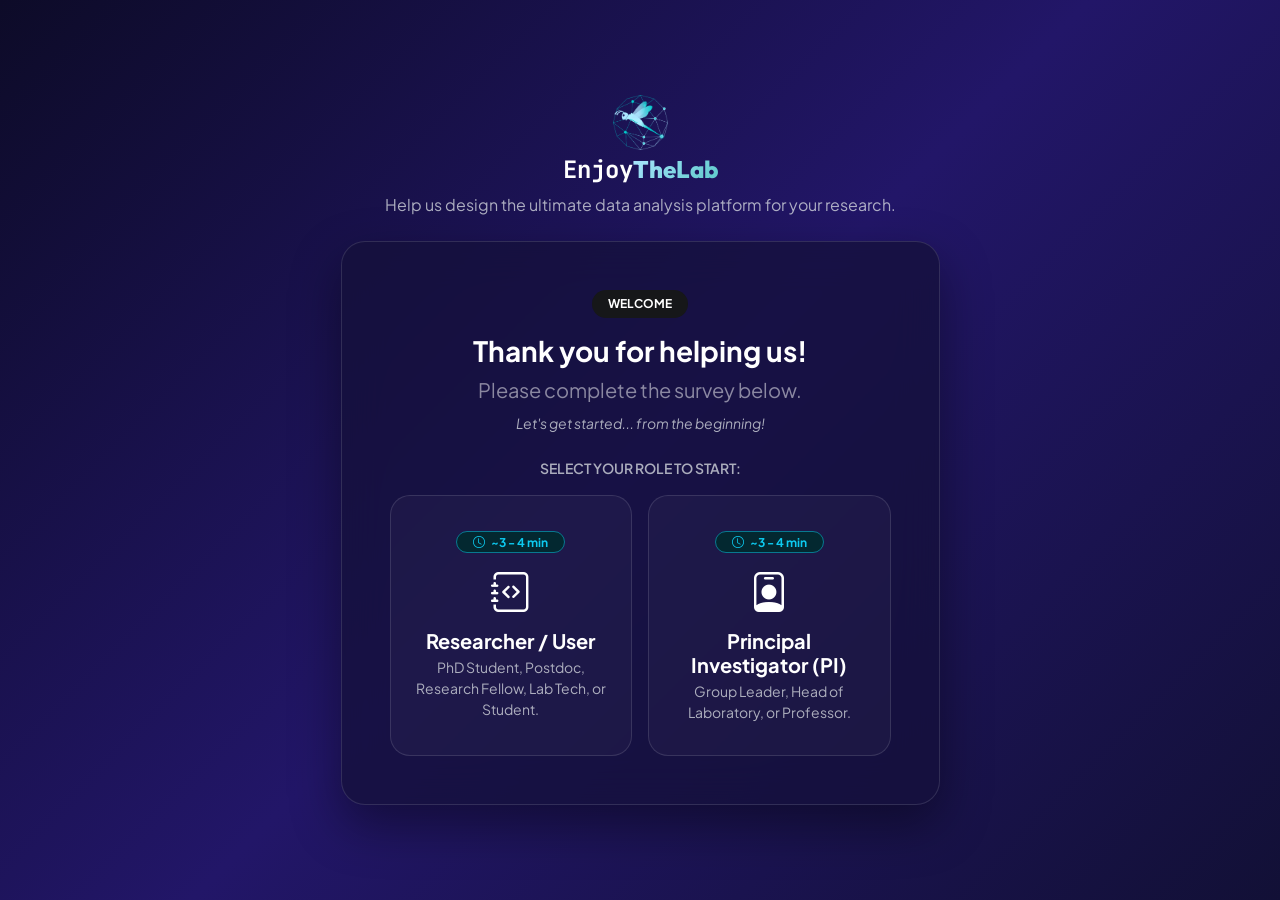
==== survey/survey.html @ 584ba857 "Added survey" ====
<!DOCTYPE html>
<html lang="en" data-bs-theme="dark">
<head>
    
    <meta charset="UTF-8">
    <meta name="viewport" content="width=device-width, initial-scale=1.0">
    <title>EnjoyTheLab — Research & PI Survey</title>

    <!-- Google Fonts & Bootstrap -->
    <link rel="preconnect" href="https://fonts.googleapis.com">
    <link rel="preconnect" href="https://fonts.gstatic.com" crossorigin>
    <link href="https://fonts.googleapis.com/css2?family=Plus+Jakarta+Sans:wght@300;400;500;600;700;800&family=Outfit:wght@600;700;800&family=JetBrains+Mono:wght@600;700&family=Inter:wght@400;500;600&display=swap" rel="stylesheet">
    <link href="https://cdn.jsdelivr.net/npm/bootstrap@5.3.2/dist/css/bootstrap.min.css" rel="stylesheet">
    <link rel="stylesheet" href="https://cdn.jsdelivr.net/npm/bootstrap-icons@1.11.3/font/bootstrap-icons.min.css">

    <style>
        :root {
            --bg-gradient: linear-gradient(135deg, #0d0b28 0%, #221668 50%, #121036 100%);
            --card-bg: rgba(20, 17, 58, 0.75);
            --card-border: rgba(255, 255, 255, 0.12);
            --brand-enjoy: #5cc9ca;
            --brand-thelab: #abe6ff;
            --option-bg: rgba(255, 255, 255, 0.04);
            --option-border: rgba(255, 255, 255, 0.08);
        }

        html, body {
            background: #0d0b28 !important;
            color: #ffffff;
            font-family: 'Plus Jakarta Sans', 'Inter', sans-serif;
            min-height: 100vh;
            overflow-x: hidden;
        }

        body {
            background: var(--bg-gradient) !important;
            background-attachment: fixed !important;
        }

        /* --- SPLASH SCREEN --- */
        #splash-screen {
            position: fixed;
            top: 0; left: 0; width: 100vw; height: 100vh;
            background: var(--bg-gradient) !important;
            z-index: 99999;
            display: flex; flex-direction: column;
            align-items: center; justify-content: center;
            transition: opacity 0.8s ease, visibility 0.8s ease;
        }
        #splash-screen.hidden { opacity: 0; visibility: hidden; pointer-events: none; }
        .splash-logo-img { max-width: 150px; margin-bottom: 20px; }
        .splash-label {
            font-family: 'JetBrains Mono', monospace;
            font-size: 12px;
            letter-spacing: 3px;
            text-transform: uppercase;
            color: rgba(255, 255, 255, 0.55);
            margin-top: 4px;
        }

        .brand-text .enjoy { font-family: 'JetBrains Mono', monospace; color: #ffffff; font-weight: 700; }
        .brand-text .thelab {
            font-family: 'Outfit', sans-serif;
            background: linear-gradient(135deg, var(--brand-thelab) 0%, var(--brand-enjoy) 100%);
            -webkit-background-clip: text; -webkit-text-fill-color: transparent; font-weight: 800;
        }

        /* --- PROGRESS BAR WITH RUNNING LOGO --- */
        .progress-track-container {
            position: relative; width: 100%; height: 12px;
            background: rgba(255, 255, 255, 0.08);
            border-radius: 30px; border: 1px solid var(--card-border);
            margin: 15px 0 25px 0; padding: 2px;
        }
        .progress-fill {
            height: 100%; width: 0%;
            background: linear-gradient(90deg, var(--brand-enjoy), var(--brand-thelab));
            border-radius: 30px; transition: width 0.4s cubic-bezier(0.16, 1, 0.3, 1);
            box-shadow: 0 0 12px rgba(92, 201, 202, 0.5);
        }
        .progress-logo-runner {
            position: absolute; top: 50%; left: 0%;
            transform: translate(-50%, -50%);
            transition: left 0.4s cubic-bezier(0.16, 1, 0.3, 1);
            z-index: 10; pointer-events: none;
        }
        .progress-logo-runner img {
            height: 32px; width: auto;
            filter: drop-shadow(0px 4px 10px rgba(92, 201, 202, 0.7));
        }

        /* --- ROLE CARDS --- */
        .role-card {
            background: rgba(255, 255, 255, 0.03); border: 1px solid var(--card-border);
            border-radius: 20px; padding: 32px 24px; cursor: pointer;
            transition: all 0.3s ease; text-align: center; height: 100%;
            position: relative; overflow: hidden;
        }
        .role-card:hover {
            border-color: var(--brand-enjoy); background: rgba(92, 201, 202, 0.08);
            transform: translateY(-4px); box-shadow: 0 12px 30px rgba(92, 201, 202, 0.25);
        }

        /* --- IMAGE / GIF CONTAINER --- */
        .q-img-box {
            width: 100%;
            border-radius: 16px;
            margin-bottom: 24px;
            border: 1px solid rgba(255, 255, 255, 0.1);
            background: rgba(0, 0, 0, 0.2);
            display: flex;
            justify-content: center;
            align-items: center;
            padding: 12px;
            box-shadow: inset 0 0 20px rgba(0, 0, 0, 0.3), 0 8px 24px rgba(0, 0, 0, 0.25);
            backdrop-filter: blur(8px);
        }
        .q-img-box img {
            max-width: 100%;
            height: auto;
            max-height: 320px;
            object-fit: contain;
            display: block;
            border-radius: 10px;
        }

        /* --- OPTIONS STYLING --- */
        .option-wrapper { margin-bottom: 10px; }

        .survey-option-check {
            display: flex; align-items: center; padding: 15px 20px;
            background: var(--option-bg); border: 1px solid var(--option-border);
            border-radius: 14px; cursor: pointer; transition: all 0.25s cubic-bezier(0.16, 1, 0.3, 1);
            color: #e2e8f0; font-size: 0.98rem; font-weight: 500; user-select: none;
        }
        .survey-option-check:hover {
            border-color: rgba(92, 201, 202, 0.4); background: rgba(92, 201, 202, 0.08);
            transform: translateX(4px);
        }
        .survey-option-check.selected {
            border-color: var(--brand-enjoy); background: rgba(92, 201, 202, 0.15);
            box-shadow: 0 4px 20px rgba(92, 201, 202, 0.15); color: #ffffff;
        }
        .survey-option-check input {
            margin-right: 14px; accent-color: var(--brand-enjoy);
            width: 20px; height: 20px; cursor: pointer;
        }

        /* --- SCALE STYLING (1-5 Horizontal) --- */
        .scale-container {
            display: flex;
            justify-content: space-between;
            gap: 10px;
            margin-top: 15px;
            margin-bottom: 20px;
        }
        .scale-item {
            flex: 1;
            display: flex;
            flex-direction: column;
            align-items: center;
            cursor: pointer;
            user-select: none;
        }
        .scale-box {
            width: 100%;
            height: 52px;
            background: rgba(255, 255, 255, 0.04);
            border: 2px solid var(--option-border);
            border-radius: 12px;
            display: flex;
            align-items: center;
            justify-content: center;
            font-size: 1.2rem;
            font-weight: 700;
            color: #ffffff;
            transition: all 0.25s ease;
        }
        .scale-item:hover .scale-box {
            border-color: var(--brand-enjoy);
            background: rgba(92, 201, 202, 0.12);
            transform: translateY(-2px);
        }
        .scale-item.selected .scale-box {
            background: var(--brand-enjoy);
            border-color: var(--brand-enjoy);
            color: #0b0921;
            box-shadow: 0 0 15px rgba(92, 201, 202, 0.4);
        }
        .scale-label {
            margin-top: 8px;
            font-size: 0.75rem;
            color: rgba(255, 255, 255, 0.7);
            text-align: center;
            line-height: 1.25;
            font-weight: 500;
        }

        /* --- OTHER INPUT FIELD --- */
        .other-input-container {
            display: none;
            margin-top: 8px;
            padding-left: 10px;
            animation: fadeIn 0.3s ease forwards;
        }
        @keyframes fadeIn {
            from { opacity: 0; transform: translateY(-5px); }
            to { opacity: 1; transform: translateY(0); }
        }

        .q-step { display: none; }
        .q-step.active { display: block; animation: slideIn 0.35s ease forwards; }

        @keyframes slideIn {
            from { opacity: 0; transform: translateX(18px); }
            to { opacity: 1; transform: translateX(0); }
        }

        .btn-enjoy {
            background: linear-gradient(135deg, var(--brand-enjoy), #41a1a2);
            color: #0a0819; font-weight: 700; border: none; border-radius: 12px;
            padding: 12px 30px; transition: all 0.25s ease;
            box-shadow: 0 4px 15px rgba(92, 201, 202, 0.3);
        }
        .btn-enjoy:hover { opacity: 0.95; transform: translateY(-2px); box-shadow: 0 6px 20px rgba(92, 201, 202, 0.4); color: #0a0819; }

        .form-control-enjoy {
            background: rgba(255, 255, 255, 0.06); border: 1px solid var(--card-border);
            color: #ffffff; border-radius: 12px; padding: 12px 16px; font-size: 0.95rem;
        }
        .form-control-enjoy:focus {
            background: rgba(255, 255, 255, 0.1); border-color: var(--brand-enjoy);
            color: #ffffff; box-shadow: 0 0 0 3px rgba(92, 201, 202, 0.25);
        }

        /* --- CUSTOM AUTOCOMPLETE DROPDOWN --- */
        .uni-dropdown-menu {
            position: absolute;
            top: 100%;
            left: 0;
            right: 0;
            max-height: 220px;
            overflow-y: auto;
            background: #181443;
            border: 1px solid var(--brand-enjoy);
            border-radius: 12px;
            z-index: 1050;
            margin-top: 6px;
            box-shadow: 0 12px 30px rgba(0, 0, 0, 0.6);
        }
        .uni-dropdown-item {
            padding: 12px 16px;
            color: #e2e8f0;
            cursor: pointer;
            font-size: 0.9rem;
            border-bottom: 1px solid rgba(255, 255, 255, 0.06);
            transition: background 0.15s ease;
        }
        .uni-dropdown-item:hover {
            background: rgba(92, 201, 202, 0.2);
            color: #ffffff;
        }
        .uni-dropdown-item.other-item {
            font-weight: 600;
            color: var(--brand-enjoy);
            background: rgba(92, 201, 202, 0.08);
        }

        /* --- CARDS FOR CONTACT STEP & SUCCESS --- */
        .card-launch-notify {
            background: linear-gradient(135deg, rgba(92, 201, 202, 0.15) 0%, rgba(171, 230, 255, 0.08) 100%);
            border: 1px solid rgba(92, 201, 202, 0.35);
            border-radius: 16px;
            padding: 18px 20px;
        }
        .card-privacy-notice {
            background: rgba(255, 255, 255, 0.03);
            border: 1px dashed rgba(255, 255, 255, 0.2);
            border-radius: 14px;
            padding: 14px 18px;
        }

        .success-icon-wrapper {
            position: relative;
            display: inline-block;
            margin-bottom: 20px;
        }
        .success-glow {
            position: absolute;
            top: 50%; left: 50%;
            transform: translate(-50%, -50%);
            width: 140px; height: 140px;
            background: radial-gradient(circle, rgba(92, 201, 202, 0.45) 0%, rgba(92, 201, 202, 0) 70%);
            border-radius: 50%;
            filter: blur(18px);
            z-index: 0;
            animation: pulseGlow 2.5s infinite alternate ease-in-out;
        }
        @keyframes pulseGlow {
            from { transform: translate(-50%, -50%) scale(0.85); opacity: 0.6; }
            to { transform: translate(-50%, -50%) scale(1.25); opacity: 1; }
        }
    </style>
</head>

<body>

    <!-- LOADING SCREEN (shown only while data loads) -->
    <div id="splash-screen">
        <img src="images/nome.001.png" alt="EnjoyTheLab Logo" class="splash-logo-img" onerror="this.src='logo.png'">
        <h1 class="brand-text display-5">
            <span class="enjoy">Enjoy</span><span class="thelab">TheLab</span>
        </h1>
        <p class="splash-label mb-0">Loading&hellip;</p>
    </div>

    <!-- MAIN CONTAINER -->
    <main class="position-relative min-vh-100 d-flex align-items-center justify-content-center py-4">
        <div class="container px-md-5 z-1 my-auto">
            
            <!-- HEADER -->
            <div class="row justify-content-center text-center mb-4">
                <div class="col-lg-8">
                    <div class="mb-2">
                        <img src="images/nome.001.png" alt="EnjoyTheLab" class="img-fluid mb-1" style="max-height: 55px;" onerror="this.src='logo.png'">
                        <h2 class="brand-text h4 mb-0"><span class="enjoy">Enjoy</span><span class="thelab">TheLab</span></h2>
                    </div>
                    <p class="fs-6 text-muted mb-0">Help us design the ultimate data analysis platform for your research.</p>
                </div>
            </div>

            <!-- SURVEY CONTAINER -->
            <div class="row justify-content-center">
                <div class="col-lg-8 col-xl-7">
                    <div class="p-4 p-md-5" style="background: var(--card-bg); border: 1px solid var(--card-border); border-radius: 24px; backdrop-filter: blur(20px); box-shadow: 0 20px 50px rgba(0, 0, 0, 0.4);">
                        
                        <!-- STEP 1: ROLE SELECTION -->
<div id="step-role-selection">
    
    <!-- TESTI INIZIALI -->
    <div class="text-center mb-4">
        <span class="badge bg-secondary-subtle text-brand-enjoy px-3 py-2 rounded-pill mono-text mb-3">WELCOME</span>
        
        <!-- FRASI INGLESI IN SEQUENZA -->
        <h3 class="h3 text-white fw-bold mb-2">
            Thank you for helping us!
        </h3>
        <p class="text-white-50 fs-5 mb-2">
            Please complete the survey below.
        </p>
        <p class="text-muted small fst-italic">
            Let's get started... from the beginning!
        </p>
    </div>

    <!-- SELEZIONE RUOLO -->
    <div class="text-center mb-3">
        <p class="small text-muted text-uppercase fw-semibold mb-2">Select your role to start:</p>
    </div>

    <div class="row g-3">
        <div class="col-md-6">
            <div class="role-card" onclick="startSurvey('researcher')">
                <div class="mb-2">
                    <span class="badge bg-info-subtle text-info border border-info-subtle rounded-pill px-3 py-1 small">
                        <i class="bi bi-clock me-1"></i> ~3 - 4 min
                    </span>
                </div>
                <i class="bi bi-journal-code text-brand-enjoy fs-1 mb-2 d-block"></i>
                <h4 class="h5 text-white fw-bold mb-1">Researcher / User</h4>
                <p class="small text-muted mb-0">PhD Student, Postdoc, Research Fellow, Lab Tech, or Student.</p>
            </div>
        </div>
        <div class="col-md-6">
            <div class="role-card" onclick="startSurvey('pi')">
                <div class="mb-2">
                    <span class="badge bg-info-subtle text-info border border-info-subtle rounded-pill px-3 py-1 small">
                        <i class="bi bi-clock me-1"></i> ~3 - 4 min
                    </span>
                </div>
                <i class="bi bi-person-badge text-brand-thelab fs-1 mb-2 d-block"></i>
                <h4 class="h5 text-white fw-bold mb-1">Principal Investigator (PI)</h4>
                <p class="small text-muted mb-0">Group Leader, Head of Laboratory, or Professor.</p>
            </div>
        </div>
    </div>

</div><head>

                        <!-- SURVEY WIZARD -->
                        <div id="survey-wizard" style="display: none;">
                            
                            <!-- PROGRESS BAR -->
                            <div class="d-flex justify-content-between align-items-center text-muted small mono-text mb-1">
                                <span id="q-counter">Question 1 of 17</span>
                                <span id="q-percent">6%</span>
                            </div>
                            <div class="progress-track-container">
                                <div class="progress-fill" id="progress-fill"></div>
                                <div class="progress-logo-runner" id="progress-runner">
                                    <img src="images/nome.001.png" alt="logo" onerror="this.src='logo.png'">
                                </div>
                            </div>

                            <!-- VALIDATION WARNING ALERT -->
                            <div id="validation-warning" class="alert alert-warning border-0 rounded-3 text-white fw-semibold d-none align-items-center gap-2 mb-3 py-2 px-3 small">
                                <i class="bi bi-exclamation-triangle-fill fs-5 text-warning-emphasis"></i>
                                <span id="validation-warning-msg">Please select an option to proceed.</span>
                            </div>

                            <!-- FORM -->
                            <form id="wizard-form" onsubmit="handleFinalSubmit(event)">
                                <div id="questions-container">
                                    <!-- Dynamic content -->
                                </div>

                                <!-- BUTTONS -->
                                <div class="d-flex justify-content-between align-items-center mt-4 pt-3 border-top border-secondary border-opacity-25">
                                    <button type="button" class="btn btn-outline-secondary rounded-pill px-4" id="btn-prev" onclick="prevQuestion()" style="display: none;">
                                        <i class="bi bi-arrow-left me-1"></i> Back
                                    </button>
                                    <button type="button" class="btn btn-enjoy ms-auto" id="btn-next" onclick="nextQuestion()">
                                        Next <i class="bi bi-arrow-right ms-1"></i>
                                    </button>
                                </div>
                            </form>
                        </div>

                        <!-- SUCCESS SCREEN -->
                        <div id="survey-success" style="display: none;" class="text-center py-4">
                            <div class="success-icon-wrapper">
                                <div class="success-glow"></div>
                                <i class="bi bi-check-circle-fill text-brand-enjoy display-1 position-relative z-1"></i>
                            </div>

                            <div class="mb-3">
                                <span class="badge bg-success-subtle text-success border border-success-subtle px-3 py-2 rounded-pill fw-semibold small">
                                    <i class="bi bi-shield-check me-1"></i> Response Saved Successfully
                                </span>
                            </div>

                            <h3 class="h2 text-white fw-bold mb-2">Thank you!</h3>
                            <p class="text-white-50 fs-6 mb-4 mx-auto" style="max-width: 500px;">
                                Your responses have been saved. They will be invaluable in shaping the future of <strong class="text-white">EnjoyTheLab</strong>.
                            </p>

                            <!-- HIGHLIGHT CARD -->
                            <div class="card-launch-notify text-start mb-4 mx-auto" style="max-width: 520px;">
                                <div class="d-flex align-items-start gap-3">
                                    <div class="fs-2 text-brand-enjoy leading-none"><i class="bi bi-rocket-takeoff-fill"></i></div>
                                    <div>
                                        <h5 class="h6 text-white fw-bold mb-1">Priority Early Access</h5>
                                        <p class="small text-muted mb-0">We will notify you as soon as early access and beta testing become available for your laboratory.</p>
                                    </div>
                                </div>
                            </div>

                            <div class="d-flex justify-content-center gap-3">
                                <a href="javascript:location.reload()" class="btn btn-outline-light rounded-pill px-4">
                                    <i class="bi bi-arrow-counterclockwise me-1"></i> Take Again
                                </a>
                            </div>
                        </div>

                    </div>
                </div>
            </div>

        </div>
    </main>

    <!-- JS LOGIC -->
    <script src="https://cdn.jsdelivr.net/npm/bootstrap@5.3.2/dist/js/bootstrap.bundle.min.js"></script>
    <script>
        const GOOGLE_SCRIPT_URL = 'https://script.google.com/macros/s/AKfycby3_W7sS6Ox4TkO9uyXPJF9evNPkpJ0NdMGfyBGQ3hWtbSHXULSBK5AIu6lS1ij05iw/exec';

        let globalUniversities = [];

        // The loading screen is shown only while the university list is being
        // fetched; it disappears as soon as the data is ready (or on failure),
        // with a hard 8s cap so it can never get stuck.
        function hideLoadingScreen() {
            const screen = document.getElementById('splash-screen');
            if (screen && !screen.classList.contains('hidden')) {
                screen.classList.add('hidden');
            }
        }

        const universitiesReady = loadUniversitiesData();
        universitiesReady.finally(hideLoadingScreen);
        setTimeout(hideLoadingScreen, 8000);

        // RESEARCHERS / USERS QUESTIONS
        const researcherQuestions = [
            {
                id: "What is your current academic or professional position?",
                img: "16.gif",
                title: "What is your current academic or professional position?",
                type: "single",
                options: [
                    "Bachelor / Master Student",
                    "PhD Student",
                    "Post-doc / Research Fellow",
                    "Research Scientist",
                    "Lab Technician",
                    "Other"
                ]
            },
            {
                id: "What types of experimental data do you work with most often?",
                img: "17.gif",
                title: "What types of experimental data do you work with most often?",
                type: "multi",
                options: [
                    "CRISPR Screening",
                    "RNA-seq / DNA-seq / Single Cell",
                    "Flow Cytometry",
                    "Microscopy / Image Analysis",
                    "Proteomics / Metabolomics",
                    "qPCR / RT-qPCR",
                    "Other"
                ]
            },
            {
                id: "How often do you analyze experimental data?",
                img: "18.gif",
                title: "How often do you analyze experimental data?",
                type: "scale",
                options: [
                    { value: 1, label: "Less frequently" },
                    { value: 2, label: "A few times a month" },
                    { value: 3, label: "About once a week" },
                    { value: 4, label: "Several times a week" },
                    { value: 5, label: "Every day" }
                ]
            },
            {
                id: "Which tools do you currently use to analyze your experimental data?",
                img: "19.gif",
                title: "Which tools do you currently use to analyze your experimental data?",
                type: "multi",
                options: [
                    "Excel / Google Sheets",
                    "GraphPad Prism",
                    "R / Python / Other programming languages",
                    "Instrument-specific software",
                    "ImageJ / Fiji",
                    "Bioinformatics-specific software",
                    "I ask a bioinformatician or colleague",
                    "Other"
                ]
            },
            {
                id: "How do you usually go from raw experimental data to your final results?",
                img: "20.gif",
                title: "How do you usually go from raw experimental data to your final results?",
                type: "single",
                options: [
                    "I perform the entire analysis myself",
                    "I use established analysis pipelines",
                    "I combine several different software tools",
                    "I use scripts or code developed by myself or colleagues",
                    "I ask a colleague or bioinformatician for help",
                ]
            },
            {
                id: "Which part of your current data analysis workflow takes the most time?",
                img: "21.gif",
                title: "Which part of your current data analysis workflow takes the most time?",
                type: "single",
                options: [
                    "Organizing and cleaning data",
                    "Preparing data for analysis",
                    "Running the analysis",
                    "Troubleshooting errors",
                    "Interpreting the results",
                    "Creating figures",
                    "Checking and repeating analyses",
                    "Other"
                ]
            },
            {
                id: "How often do you have to repeat manual steps when analyzing your data?",
                img: "22.gif",
                title: "How often do you have to repeat manual steps when analyzing your data?",
                type: "scale",
                options: [
                { value: 1, label: "Never" },
                    { value: 2, label: "Rarely" },
                    { value: 3, label: "Sometimes" },
                    { value: 4, label: "Often" },
                    { value: 5, label: "Very often" }
                   
                ]
            },
            {
                id: "How often do you need help from another person to complete a data analysis?",
                img: "23.gif",
                title: "How often do you need help from another person to complete a data analysis?",
                type: "scale",
                options: [
                    { value: 1, label: "Never" },
                    { value: 2, label: "Rarely" },
                    { value: 3, label: "Sometimes" },
                    { value: 4, label: "Frequently" },
                    { value: 5, label: "Almost every day" }
                ]
            },
            {
                id: "How confident are you that your current data analysis methods are completely reproducible?",
                img: "24.gif",
                title: "How confident are you that your current data analysis methods are completely reproducible?",
                type: "scale",
                options: [
                    { value: 1, label: "Not confident at all" },
                    { value: 2, label: "Not very confident" },
                    { value: 3, label: "Somewhat confident" },
                    { value: 4, label: "Confident" },
                    { value: 5, label: "Very confident" }
                ]
            },
            {
                id: "What are the most common problems you encounter when analyzing your data?",
                img: "25.gif",
                title: "What are the most common problems you encounter when analyzing your data?",
                type: "multi",
                options: [
                    "Software is difficult to use",
                    "I have to perform too many manual steps",
                    "I have difficulty choosing the correct analysis",
                    "Code or scripts do not work as expected",
                    "Different tools are difficult to combine",
                    "Results are difficult to reproduce",
                    "Files or parameters are difficult to keep track of",
                    "I do not experience major problems"
                ]
            },
            {
                id: "If you could eliminate one difficulty from your current data analysis workflow, which would you choose?",
                img: "26.gif",
                title: "If you could eliminate one difficulty from your current data analysis workflow, which would you choose?",
                type: "single",
                options: [
                    "Reduce manual and repetitive work",
                    "Avoid writing code",
                    "Reduce the time needed to obtain results",
                    "Avoid waiting for bioinformatics support",
                    "Improve reproducibility",
                    "Better organize data and results",
                    "Create publication-ready figures more easily",
                    "Other"
                ]
            },
            {
                id: "What would you most like to be able to do more easily in your research?",
                img: "27.gif",
                title: "What would you most like to be able to do more easily in your research?",
                type: "single",
                options: [
                    "Analyze my data independently",
                    "Move from raw data to results faster",
                    "Explore more analyses without needing technical help",
                    "Keep better track of my analyses",
                    "Reproduce previous analyses more easily",
                    "Spend less time on repetitive tasks",
                    "Focus more time on biological interpretation",
                    "Other"
                ]
            },
            {
                id: "What usually happens when you encounter a problem during data analysis?",
                img: "28.gif",
                title: "What usually happens when you encounter a problem during data analysis?",
                type: "single",
                options: [
                    "I solve it myself",
                    "I search online for a solution",
                    "I ask a colleague",
                    "I contact a bioinformatician",
                    "I postpone the analysis",
                    "I change the analysis approach",
                    "Other"
                ]
            },
            {
                id: "Which part of your current workflow works particularly well for you?",
                img: "29.gif",
                title: "Which part of your current workflow works particularly well for you?",
                type: "single",
                options: [
                    "Data organization",
                    "Data analysis",
                    "Data visualization",
                    "Collaboration with colleagues",
                    "Reproducibility and documentation",
                    "Existing software tools",
                    "I am generally satisfied with my workflow",
                    "Other"
                ]
            },
            {
                id: "What would a new data analysis platform need to offer for you to use it instead of your current tools?",
                img: "30.gif",
                title: "What would a new data analysis platform need to offer for you to use it instead of your current tools?",
                type: "multi",
                options: [
                    "Significant time savings",
                    "No coding required",
                    "Reliable and validated analyses",
                    "Improved reproducibility",
                    "Publication-ready figures",
                    "Automatic tracking of analysis parameters",
                    "Ease of use",
                    "Other"
                ]
            },
            {
                id: "Do you have any comments or suggestions on data analysis in research?",
                img: "15-3.gif",
                title: "Do you have any comments or suggestions on data analysis in research? (Optional)",
                type: "open_final"
            },
            {
                id: "NAMES_Universities",
                img: "thanks.gif",
                title: "Where are you conducting your research?",
                type: "contact_step"
            }
        ];


        // PRINCIPAL INVESTIGATORS QUESTIONS
        const piQuestions = [
            {
                id: "How many people work in your lab?",
                img: "1.gif",
                title: "How many people work in your lab?",
                type: "single",
                options: [
                    "1–5",
                    "6–10",
                    "11–20",
                    "21–30",
                    "More than 30"
                ]
            },
            {
                id: "What types of experimental data are most frequently generated in your lab?",
                img: "2.gif",
                title: "What types of experimental data are most frequently generated in your lab?",
                type: "multi",
                options: [
                    "CRISPR Screening",
                    "RNA-seq / DNA-seq / Single Cell",
                    "Flow Cytometry",
                    "Microscopy / Imaging",
                    "Proteomics / Metabolomics",
                    "qPCR / RT-qPCR",
                    "Other"
                ]
            },
            {
                id: "Who is primarily responsible for analyzing experimental data in your lab?",
                img: "3.gif",
                title: "Who is primarily responsible for analyzing experimental data in your lab?",
                type: "single",
                options: [
                    "Individual researchers",
                    "Post-docs / senior researchers",
                    "An internal bioinformatician",
                    "A shared bioinformatics core",
                    "External collaborators",
                    "A combination of these"
                ]
            },
            {
                id: "How often do researchers in your lab need help from a bioinformatician or another data analysis expert?",
                img: "4.gif",
                title: "How often do researchers in your lab need help from a bioinformatician or another data analysis expert?",
                type: "scale",
                options: [
                    { value: 1, label: "Never" },
                    { value: 2, label: "Rarely" },
                    { value: 3, label: "A few times per month" },
                    { value: 4, label: "Every week" },
                    { value: 5, label: "Almost every day" }
                ]
            },
            {
                id: "When a researcher leaves your lab, how easy is it for colleagues to access and reuse their previous analyses?",
                img: "5.gif",
                title: "When a researcher leaves your lab, how easy is it for colleagues to access and reuse their previous analyses?",
                type: "single",
                options: [
                    "Very easy and well organized",
                    "Quite easy, with some searching",
                    "It requires significant time and effort",
                    "It is difficult because files or parameters are often missing",
                    "It is often impossible to fully reconstruct the analysis"
                ]
            },
            {
                id: "What usually causes delays in the analysis of experimental data in your lab?",
                img: "6.gif",
                title: "What usually causes delays in the analysis of experimental data in your lab?",
                type: "multi",
                options: [
                    "Limited bioinformatics expertise",
                    "Limited researcher time",
                    "Waiting for bioinformatics support",
                    "Complexity of the software",
                    "Manual or repetitive analysis steps",
                    "Data organization",
                    "Difficulty interpreting results",
                    "Other",
                    "There is no significant limitation"
                ]
            },
            {
                id: "Approximately how much time does your lab spend each week on manual or repetitive data analysis tasks?",
                img: "7.gif",
                title: "Approximately how much time does your lab spend each week on manual or repetitive data analysis tasks?",
                type: "single",
                options: [
                    "Less than 2 hours",
                    "2–5 hours",
                    "5–10 hours",
                    "10–20 hours",
                    "More than 20 hours",
                    "I do not know"
                ]
            },
            {
                id: "How easy is it for you to understand how an analysis was performed by a member of your lab?",
                img: "8.gif",
                title: "How easy is it for you to understand how an analysis was performed by a member of your lab?",
                type: "scale",
                options: [
                    { value: 1, label: "Very difficult" },
                    { value: 2, label: "Often difficult" },
                    { value: 3, label: "It depends on the researcher" },
                    { value: 4, label: "Usually easy" },
                    { value: 5, label: "Very easy" }
                ]
            },
            {
                id: "How easy is it to reproduce an analysis performed by a researcher who is no longer available?",
                img: "9.gif",
                title: "How easy is it to reproduce an analysis performed by a researcher who is no longer available?",
                type: "scale",
                options: [
                    { value: 1, label: "Often impossible" },
                    { value: 2, label: "Difficult" },
                    { value: 3, label: "Requires some work" },
                    { value: 4, label: "Quite easy" },
                    { value: 5, label: "Very easy" }
                ]
            },
            {
                id: "Which aspects of data analysis are most difficult to manage across your lab?",
                img: "10.gif",
                title: "Which aspects of data analysis are most difficult to manage across your lab?",
                type: "multi",
                options: [
                    "Keeping analyses consistent between researchers",
                    "Documenting analysis steps",
                    "Keeping track of files and parameters",
                    "Reproducing previous analyses",
                    "Training researchers on different tools",
                    "Access to bioinformatics expertise",
                    "Reviewing the correctness of analyses",
                    "None of these"
                ]
            },
            {
                id: "What do you consider most important when reviewing data generated by your researchers?",
                img: "11.gif",
                title: "What do you consider most important when reviewing data generated by your researchers?",
                type: "single",
                options: [
                    "Correctness of the analysis",
                    "Reproducibility",
                    "Clear documentation",
                    "Reliable statistical methods",
                    "Clear visualization of results",
                    "Ability to trace how results were obtained",
                    "Speed of analysis",
                    "Other"
                ]
            },
            {
                id: "Which parts of your lab's current data analysis workflow work well?",
                img: "12.gif",
                title: "Which parts of your lab's current data analysis workflow work well?",
                type: "multi",
                options: [
                    "Researchers can work independently",
                    "Existing software is effective",
                    "Data are well organized",
                    "Analyses are well documented",
                    "Researchers collaborate effectively",
                    "Bioinformatics support works well",
                    "The overall workflow is efficient",
                    "Other"
                ]
            },
            {
                id: "Which aspects of your lab's current data analysis workflow create the most frustration?",
                img: "13.gif",
                title: "Which aspects of your lab's current data analysis workflow create the most frustration?",
                type: "multi",
                options: [
                    "Waiting for analysis support",
                    "Too much manual work",
                    "Different researchers use different methods",
                    "Difficulty reproducing analyses",
                    "Poor organization of files or results",
                    "Difficulty checking analyses",
                    "Limited technical expertise",
                    "Other"
                ]
            },
            {
                id: "Which software or online services does your lab currently pay for?",
                img: "14.gif",
                title: "Which software or online services does your lab currently pay for?",
                type: "multi",
                options: [
                    "GraphPad Prism",
                    "Benchling",
                    "FlowJo",
                    "ImageJ / Fiji or similar image analysis software",
                    "Adobe Creative Cloud or similar figure/design software",
                    "Cloud storage (Google Drive, Dropbox, OneDrive, etc.)",
                    "Bioinformatics / data analysis platforms",
                    "Other laboratory-specific software",
                    "None — we mainly use free or open-source tools",
                    "I am not sure"
                ]
            },
            {
                id: "If you could improve one aspect of data analysis in your lab, what would have the greatest impact?",
                img: "15.gif",
                title: "If you could improve one aspect of data analysis in your lab, what would have the greatest impact?",
                type: "single",
                options: [
                    "Reduce the time required for analysis",
                    "Increase researchers' independence",
                    "Improve reproducibility",
                    "Standardize analysis workflows",
                    "Reduce errors",
                    "Improve data organization",
                    "Make results easier to review",
                    "Improve access to bioinformatics expertise",
                    "Other"
                ]
            },
            {
                id: "What annual investment would you consider reasonable for a platform that significantly reduces the time required to analyze your lab's data?",
                img: "15-1.gif",
                title: "What annual investment would you consider reasonable for a platform that significantly reduces the time required to analyze your lab's data?",
                type: "single",
                options: [
                    "Less than €500 / year",
                    "€500–1,500 / year",
                    "€1,500–3,000 / year",
                    "€3,000–5,000 / year",
                    "More than €5,000 / year",
                    "I would not be willing to pay"
                ]
            },
            {
                id: "pi_17",
                img: "15-3.gif",
                title: "Do you have any comments or suggestions on data analysis in research? (Optional)",
                type: "open_final"
            },
            {
                id: "NAMES_Universities",
                img: "thanks.gif",
                title: "Where are you conducting your research?",
                type: "contact_step"
            }
        ];

        let activeQuestions = [];
        let currentQIndex = 0;
        let selectedRole = '';

        function startSurvey(role) {
            selectedRole = role;
            document.getElementById('step-role-selection').style.display = 'none';
            document.getElementById('survey-wizard').style.display = 'block';

            activeQuestions = (role === 'pi') ? piQuestions : researcherQuestions;
            currentQIndex = 0;
            renderQuestions();
            updateProgress();
        }

        function renderQuestions() {
            const container = document.getElementById('questions-container');
            container.innerHTML = '';

            activeQuestions.forEach((q, idx) => {
                const qDiv = document.createElement('div');
                qDiv.className = `q-step ${idx === 0 ? 'active' : ''}`;
                qDiv.id = `step-${idx}`;

                let contentHtml = '';

                if (q.img) {
                    contentHtml += `
                        <div class="q-img-box">
                            <img src="${q.img}" alt="Illustration" onerror="this.parentElement.style.display='none';">
                        </div>`;
                }

                const multiSubtitle = q.type === 'multi' 
                    ? ` <span class="badge bg-secondary-subtle text-white-50 border border-secondary border-opacity-25 ms-2 font-monospace fw-normal" style="font-size: 0.75rem;">(Multiple-choice question)</span>` 
                    : '';

                contentHtml += `<h4 class="h5 text-white fw-bold mb-3">${idx + 1}. ${q.title}${multiSubtitle}</h4>`;

                // MULTI CHOICE
                if (q.type === 'multi') {
                    q.options.forEach((opt) => {
                        const optVal = typeof opt === 'object' ? opt.label : opt;
                        const optLower = optVal.trim().toLowerCase();
                        const isOther = optLower === 'other' || optLower.startsWith('other ');
                        
                        contentHtml += `
                            <div class="option-wrapper">
                                <label class="survey-option-check" onclick="toggleOption(this, '${q.id}', ${isOther})">
                                    <input type="checkbox" name="${q.id}" value="${optVal}">
                                    <span>${optVal}</span>
                                </label>
                                ${isOther ? `
                                    <div class="other-input-container" id="other-box-${q.id}">
                                        <input type="text" class="form-control form-control-enjoy" name="${q.id}_other_specify" placeholder="Please specify...">
                                    </div>
                                ` : ''}
                            </div>`;
                    });
                }
                // SINGLE CHOICE
                else if (q.type === 'single') {
                    q.options.forEach((opt) => {
                        const optVal = typeof opt === 'object' ? opt.label : opt;
                        const optLower = optVal.trim().toLowerCase();
                        const isOther = optLower === 'other' || optLower.startsWith('other ');

                        contentHtml += `
                            <div class="option-wrapper">
                                <label class="survey-option-check" onclick="selectSingleOption(this, '${q.id}', ${isOther})">
                                    <input type="radio" name="${q.id}" value="${optVal}">
                                    <span>${optVal}</span>
                                </label>
                                ${isOther ? `
                                    <div class="other-input-container" id="other-box-${q.id}">
                                        <input type="text" class="form-control form-control-enjoy" name="${q.id}_other_specify" placeholder="Please specify...">
                                    </div>
                                ` : ''}
                            </div>`;
                    });
                }
                // SCALE 1-5
                else if (q.type === 'scale') {
                    contentHtml += `<div class="scale-container">`;
                    q.options.forEach((opt) => {
                        contentHtml += `
                            <div class="scale-item" onclick="selectScaleOption(this, '${q.id}')">
                                <input type="radio" name="${q.id}" value="${opt.value}" class="d-none">
                                <div class="scale-box">${opt.value}</div>
                                <div class="scale-label">${opt.label}</div>
                            </div>`;
                    });
                    contentHtml += `</div>`;
                }
                // OPEN FINAL
                else if (q.type === 'open_final') {
                    contentHtml += `
                        <div class="mb-3">
                            <textarea class="form-control form-control-enjoy" name="${q.id}_comment" rows="5" placeholder="Share your thoughts or comments here (optional)..."></textarea>
                        </div>`;
                }
                // CONTACT STEP WITH CUSTOM AUTOCOMPLETE
                else if (q.type === 'contact_step') {
                    contentHtml += `
                        <div class="mb-2">
                            <div class="card-launch-notify mb-4">
                                <div class="d-flex align-items-start gap-3">
                                    <div class="fs-2 text-brand-enjoy leading-none"><i class="bi bi-rocket-takeoff-fill"></i></div>
                                    <div>
                                        <h5 class="h6 text-white fw-bold mb-1">Be Part of the Research Revolution</h5>
                                        <p class="small text-white-50 mb-0">Provide your email below to be contacted as soon as <strong class="text-white">EnjoyTheLab</strong> — the new and finally revolutionary way to do research — goes online, so you can be among the first to try it out!</p>
                                    </div>
                                </div>
                            </div>

                            <div class="row g-3 mb-4">
                                <div class="col-12 position-relative">
                                    <label class="form-label text-white small fw-semibold">University / Research Institution / Workplace *</label>
                                    <input type="text" class="form-control form-control-enjoy" id="user_institution" name="user_institution" placeholder="Type to search or enter your institution name..." autocomplete="off" required oninput="handleUniSearch(this)" onfocus="handleUniSearch(this)">
                                    <div id="uni-dropdown" class="uni-dropdown-menu" style="display: none;"></div>
                                    <div class="form-text text-white-50 small mt-1">
                                        <i class="bi bi-info-circle me-1"></i>If your institution is not in the list, simply type its full name directly in the box.
                                    </div>
                                </div>
                                <div class="col-md-6">
                                    <label class="form-label text-white small fw-semibold">Full Name <span class="text-muted fw-normal">(Optional)</span></label>
                                    <input type="text" class="form-control form-control-enjoy" name="user_name" placeholder="John Doe">
                                </div>
                                <div class="col-md-6">
                                    <label class="form-label text-white small fw-semibold">Institutional Email <span class="text-muted fw-normal">(Optional)</span></label>
                                    <input type="email" class="form-control form-control-enjoy" name="user_email" placeholder="name@university.edu">
                                </div>
                            </div>

                            <div class="card-privacy-notice">
                                <div class="d-flex align-items-center gap-3">
                                    <i class="bi bi-shield-check text-brand-enjoy fs-3"></i>
                                    <div class="small text-muted">
                                        <strong class="text-white d-block">100% Anonymous Data Analysis</strong>
                                        Your survey responses are analyzed anonymously. Institutional information is used strictly to group insights by research center.
                                    </div>
                                </div>
                            </div>
                        </div>`;
                }

                qDiv.innerHTML = contentHtml;
                container.appendChild(qDiv);
            });
        }

        // TOGGLE MULTI OPTION
        function toggleOption(element, qId, isOther) {
            const checkbox = element.querySelector('input[type="checkbox"]');
            setTimeout(() => {
                if (checkbox.checked) {
                    element.classList.add('selected');
                } else {
                    element.classList.remove('selected');
                }

                if (isOther) {
                    const otherBox = document.getElementById(`other-box-${qId}`);
                    if (otherBox) {
                        otherBox.style.display = checkbox.checked ? 'block' : 'none';
                        if (checkbox.checked) {
                            const input = otherBox.querySelector('input');
                            if (input) input.focus();
                        }
                    }
                }
                hideValidationError();
            }, 10);
        }

        // SELECT SINGLE OPTION
        function selectSingleOption(element, qId, isOther) {
            const stepEl = element.closest('.q-step');
            
            stepEl.querySelectorAll(`input[name="${qId}"]`).forEach(radio => {
                radio.checked = false;
                const wrapper = radio.closest('.survey-option-check');
                if (wrapper) wrapper.classList.remove('selected');
            });

            const radio = element.querySelector('input[type="radio"]');
            if (radio) radio.checked = true;
            element.classList.add('selected');

            const otherBox = document.getElementById(`other-box-${qId}`);
            if (otherBox) {
                if (isOther) {
                    otherBox.style.display = 'block';
                    const input = otherBox.querySelector('input');
                    if (input) input.focus();
                } else {
                    otherBox.style.display = 'none';
                }
            }
            hideValidationError();
        }

        // SELECT SCALE OPTION
        function selectScaleOption(element, qId) {
            const container = element.closest('.scale-container');
            container.querySelectorAll('.scale-item').forEach(item => {
                item.classList.remove('selected');
                const radio = item.querySelector('input[type="radio"]');
                if (radio) radio.checked = false;
            });

            element.classList.add('selected');
            const radio = element.querySelector('input[type="radio"]');
            if (radio) radio.checked = true;

            hideValidationError();
        }

        function updateProgress() {
            const total = activeQuestions.length;
            const current = currentQIndex + 1;
            const percent = Math.round((current / total) * 100);

            document.getElementById('q-counter').innerText = `Question ${current} of ${total}`;
            document.getElementById('q-percent').innerText = `${percent}%`;

            document.getElementById('progress-fill').style.width = `${percent}%`;
            document.getElementById('progress-runner').style.left = `${percent}%`;

            const btnPrev = document.getElementById('btn-prev');
            const btnNext = document.getElementById('btn-next');

            btnPrev.style.display = (currentQIndex === 0) ? 'none' : 'inline-block';

            if (currentQIndex === total - 1) {
                btnNext.innerHTML = 'Submit Responses <i class="bi bi-send ms-1"></i>';
            } else {
                btnNext.innerHTML = 'Next <i class="bi bi-arrow-right ms-1"></i>';
            }
        }

        function showQuestion(index) {
            const steps = document.querySelectorAll('.q-step');
            steps.forEach((step, idx) => {
                if (idx === index) step.classList.add('active');
                else step.classList.remove('active');
            });
            hideValidationError();
        }

        // VALIDATION LOGIC
        function validateCurrentStep() {
            const q = activeQuestions[currentQIndex];
            const currentStepEl = document.getElementById(`step-${currentQIndex}`);

            if (q.type === 'multi') {
                const checkedOptions = currentStepEl.querySelectorAll(`input[name="${q.id}"]:checked`);
                if (checkedOptions.length === 0) {
                    showValidationError('Please select at least one option to proceed.');
                    return false;
                }

                for (let opt of checkedOptions) {
                    const optLower = opt.value.trim().toLowerCase();
                    if (optLower === 'other' || optLower.startsWith('other ')) {
                        const otherInput = currentStepEl.querySelector(`input[name="${q.id}_other_specify"]`);
                        if (otherInput && !otherInput.value.trim()) {
                            otherInput.focus();
                            showValidationError('Please specify your "Other" option in the text field.');
                            return false;
                        }
                    }
                }
            } 
            else if (q.type === 'single') {
                const checkedOption = currentStepEl.querySelector(`input[name="${q.id}"]:checked`);
                if (!checkedOption) {
                    showValidationError('Please select an option to proceed.');
                    return false;
                }

                const optLower = checkedOption.value.trim().toLowerCase();
                if (optLower === 'other' || optLower.startsWith('other ')) {
                    const otherInput = currentStepEl.querySelector(`input[name="${q.id}_other_specify"]`);
                    if (otherInput && !otherInput.value.trim()) {
                        otherInput.focus();
                        showValidationError('Please specify your "Other" option in the text field.');
                        return false;
                    }
                }
            }
            else if (q.type === 'scale') {
                const checkedOption = currentStepEl.querySelector(`input[name="${q.id}"]:checked`);
                if (!checkedOption) {
                    showValidationError('Please select a score from 1 to 5 to proceed.');
                    return false;
                }
            }
            else if (q.type === 'contact_step') {
                const instInput = currentStepEl.querySelector('input[name="user_institution"]');
                if (instInput && !instInput.value.trim()) {
                    instInput.focus();
                    instInput.reportValidity();
                    showValidationError('Please enter your University, Institution or Workplace.');
                    return false;
                }
            }

            return true;
        }

        function showValidationError(msg) {
            const warningEl = document.getElementById('validation-warning');
            const warningMsg = document.getElementById('validation-warning-msg');
            if (warningEl && warningMsg) {
                warningMsg.innerText = msg;
                warningEl.classList.remove('d-none');
                warningEl.classList.add('d-flex');
            }
        }

        function hideValidationError() {
            const warningEl = document.getElementById('validation-warning');
            if (warningEl) {
                warningEl.classList.add('d-none');
                warningEl.classList.remove('d-flex');
            }
        }

        function nextQuestion() {
            if (!validateCurrentStep()) return;

            if (currentQIndex < activeQuestions.length - 1) {
                currentQIndex++;
                showQuestion(currentQIndex);
                updateProgress();
            } else {
                document.getElementById('wizard-form').requestSubmit();
            }
        }

        function prevQuestion() {
            if (currentQIndex > 0) {
                currentQIndex--;
                showQuestion(currentQIndex);
                updateProgress();
            }
        }

        async function handleFinalSubmit(event) {
    event.preventDefault();

    if (!validateCurrentStep()) return;

    const btnNext = document.getElementById('btn-next');
    btnNext.disabled = true;
    btnNext.innerHTML = 'Submitting... <span class="spinner-border spinner-border-sm ms-2"></span>';

    const form = document.getElementById('wizard-form');
    const formData = new FormData(form);
    
    const payload = {
        Timestamp: new Date().toLocaleString('it-IT'),
        Role: selectedRole === 'pi' ? 'Principal Investigator' : 'Researcher'
    };

    for (const [key, value] of formData.entries()) {
        if (value.trim() !== "") {
            // Salta i campi di specifica separati, verranno uniti al campo principale
            if (key.endsWith('_other_specify')) continue;

            let finalVal = value;
            
            // Se l'opzione selezionata è "Other", recupera il testo digitato nell'input di testo
            const otherSpecifyVal = formData.get(`${key}_other_specify`);
            if (value.trim().toLowerCase().startsWith('other') && otherSpecifyVal && otherSpecifyVal.trim() !== "") {
                finalVal = `Other: ${otherSpecifyVal.trim()}`;
            }

            if (payload[key]) {
                payload[key] += ' | ' + finalVal;
            } else {
                payload[key] = finalVal;
            }
        }
    }

    try {
        if (GOOGLE_SCRIPT_URL && GOOGLE_SCRIPT_URL.includes('script.google.com')) {
            await fetch(GOOGLE_SCRIPT_URL, {
                method: 'POST',
                mode: 'no-cors',
                headers: { 'Content-Type': 'text/plain;charset=utf-8' },
                body: JSON.stringify(payload)
            });
        }

        document.getElementById('survey-wizard').style.display = 'none';
        document.getElementById('survey-success').style.display = 'block';
    } catch (error) {
        console.error('Submission error:', error);
        alert('An error occurred during submission. Please try again.');
        btnNext.disabled = false;
        btnNext.innerHTML = 'Submit Responses <i class="bi bi-send ms-1"></i>';
    }
}

        // SCARICAMENTO E GESTIONE DATI UNIVERSITÀ CON AUTOCOMPLETE PERSONALIZZATO
        async function loadUniversitiesData() {
            try {
                const response = await fetch('https://raw.githubusercontent.com/Hipo/university-domains-list/master/world_universities_and_domains.json');
                const data = await response.json();
                globalUniversities = [...new Set(data.map(u => u.name))];
            } catch (e) {
                console.warn('Impossibile caricare la lista università:', e);
            }
        }

        function handleUniSearch(input) {
            const query = input.value.trim().toLowerCase();
            const dropdown = document.getElementById('uni-dropdown');
            if (!dropdown) return;

            dropdown.innerHTML = '';

            // Opzione esplicita "Other / Not listed"
            const otherDiv = document.createElement('div');
            otherDiv.className = 'uni-dropdown-item other-item';
            otherDiv.innerHTML = '<i class="bi bi-plus-circle me-1"></i> Other / Not listed (keep typing)';
            otherDiv.onclick = () => selectUniOption('Other / Not listed');
            dropdown.appendChild(otherDiv);

            let matches = [];
            if (query.length > 0) {
                matches = globalUniversities.filter(u => u.toLowerCase().includes(query)).slice(0, 20);
            } else {
                matches = globalUniversities.slice(0, 15);
            }

            matches.forEach(name => {
                const div = document.createElement('div');
                div.className = 'uni-dropdown-item';
                div.textContent = name;
                div.onclick = () => selectUniOption(name);
                dropdown.appendChild(div);
            });

            dropdown.style.display = 'block';
        }

        function selectUniOption(val) {
            const input = document.getElementById('user_institution');
            const dropdown = document.getElementById('uni-dropdown');
            if (input) {
                input.value = val;
            }
            if (dropdown) {
                dropdown.style.display = 'none';
            }
        }

        // Chiude la tendina se si clicca fuori dall'input
        document.addEventListener('click', (e) => {
            const dropdown = document.getElementById('uni-dropdown');
            const input = document.getElementById('user_institution');
            if (dropdown && input && !dropdown.contains(e.target) && e.target !== input) {
                dropdown.style.display = 'none';
            }
        });
    </script>
</body>
</html>
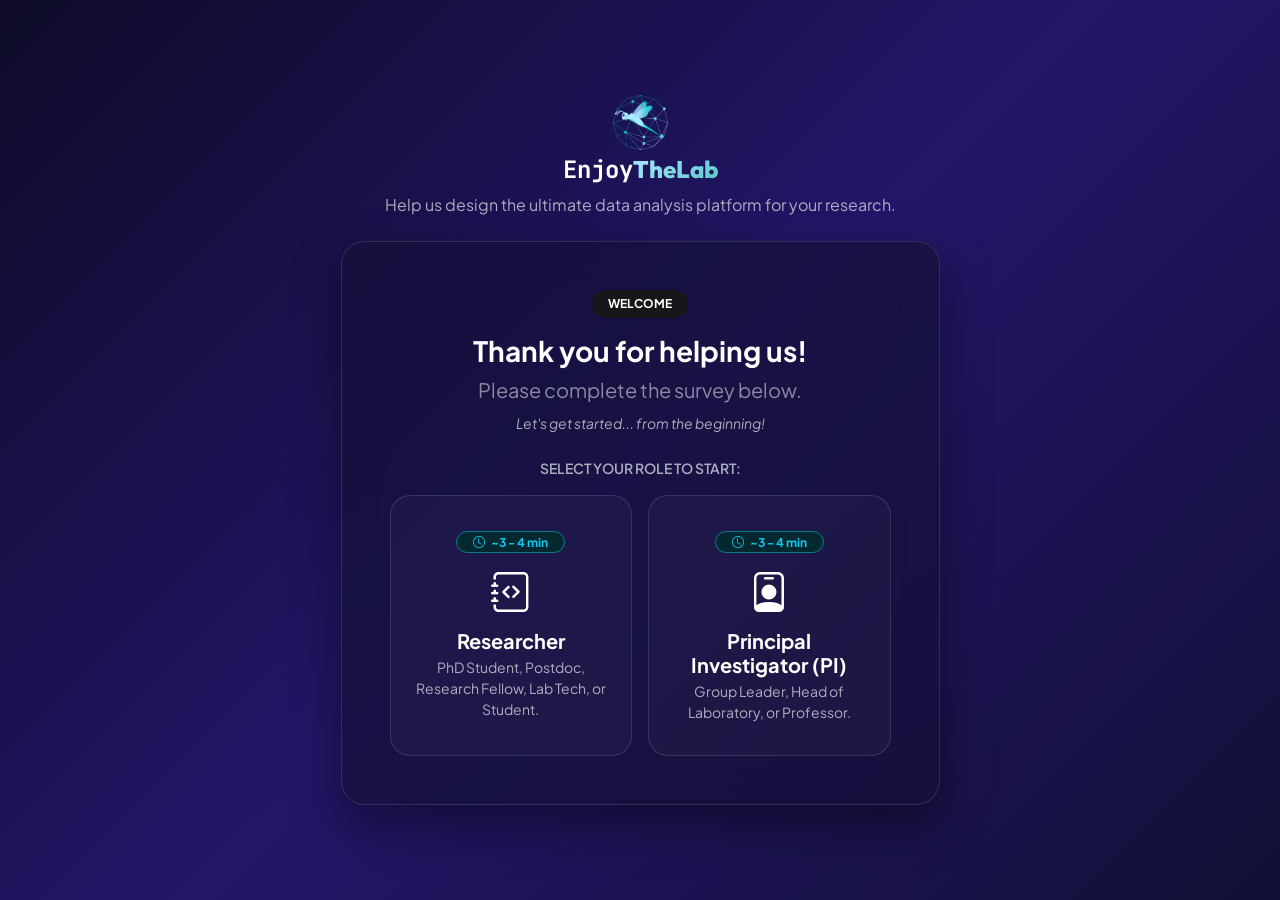
==== commit ff74348e: "Fixed user" ====
--- a/survey/survey.html
+++ b/survey/survey.html
@@ -367,7 +367,7 @@
                     </span>
                 </div>
                 <i class="bi bi-journal-code text-brand-enjoy fs-1 mb-2 d-block"></i>
-                <h4 class="h5 text-white fw-bold mb-1">Researcher / User</h4>
+                <h4 class="h5 text-white fw-bold mb-1">Researcher</h4>
                 <p class="small text-muted mb-0">PhD Student, Postdoc, Research Fellow, Lab Tech, or Student.</p>
             </div>
         </div>
@@ -475,10 +475,12 @@
         const GOOGLE_SCRIPT_URL = 'https://script.google.com/macros/s/AKfycby3_W7sS6Ox4TkO9uyXPJF9evNPkpJ0NdMGfyBGQ3hWtbSHXULSBK5AIu6lS1ij05iw/exec';
 
         let globalUniversities = [];
-
-        // The loading screen is shown only while the university list is being
-        // fetched; it disappears as soon as the data is ready (or on failure),
-        // with a hard 8s cap so it can never get stuck.
+        let universitiesPromise = null;
+        let universitiesSettled = false;
+
+        // Static loading cover: no animation, no artificial delay. It is
+        // removed as soon as the page has loaded (4s hard cap so a slow
+        // subresource can never hold it on screen).
         function hideLoadingScreen() {
             const screen = document.getElementById('splash-screen');
             if (screen && !screen.classList.contains('hidden')) {
@@ -486,9 +488,24 @@
             }
         }
 
-        const universitiesReady = loadUniversitiesData();
-        universitiesReady.finally(hideLoadingScreen);
-        setTimeout(hideLoadingScreen, 8000);
+        if (document.readyState === 'complete') {
+            hideLoadingScreen();
+        } else {
+            window.addEventListener('load', hideLoadingScreen);
+        }
+        setTimeout(hideLoadingScreen, 4000);
+
+        // The university list (2.25 MB) is only needed by the final contact
+        // step, so it is fetched in the background from the first question
+        // onward instead of competing with the page at startup.
+        function ensureUniversitiesLoaded() {
+            if (!universitiesPromise) {
+                universitiesPromise = loadUniversitiesData().finally(() => {
+                    universitiesSettled = true;
+                });
+            }
+            return universitiesPromise;
+        }
 
         // RESEARCHERS / USERS QUESTIONS
         const researcherQuestions = [
@@ -556,11 +573,12 @@
                 title: "How do you usually go from raw experimental data to your final results?",
                 type: "single",
                 options: [
-                    "I perform the entire analysis myself",
-                    "I use established analysis pipelines",
-                    "I combine several different software tools",
+                    "I have a software that handle both storage and data analysis",
+                    "I configure manually established analysis pipelines",
+                    "I combine a number of different tools and platforms",
                     "I use scripts or code developed by myself or colleagues",
                     "I ask a colleague or bioinformatician for help",
+                    "There is a person in my lab dedicated to that job",
                 ]
             },
             {
@@ -996,6 +1014,8 @@
             currentQIndex = 0;
             renderQuestions();
             updateProgress();
+            loadQuestionImages(0);
+            ensureUniversitiesLoaded();
         }
 
         function renderQuestions() {
@@ -1012,7 +1032,7 @@
                 if (q.img) {
                     contentHtml += `
                         <div class="q-img-box">
-                            <img src="${q.img}" alt="Illustration" onerror="this.parentElement.style.display='none';">
+                            <img data-src="${q.img}" alt="Illustration" decoding="async" onerror="this.parentElement.style.display='none';">
                         </div>`;
                 }
 
@@ -1134,6 +1154,23 @@
             });
         }
 
+        // Only the visible question (and the next one) gets its illustration
+        // downloaded: the illustrations are ~44 MB in total and loading them
+        // all at once starves every other request, including the submit.
+        function loadQuestionImages(index) {
+            const loadAt = (i) => {
+                const step = document.getElementById(`step-${i}`);
+                if (!step) return;
+                const img = step.querySelector('img[data-src]');
+                if (img) {
+                    img.src = img.dataset.src;
+                    img.removeAttribute('data-src');
+                }
+            };
+            loadAt(index);
+            loadAt(index + 1);
+        }
+
         // TOGGLE MULTI OPTION
         function toggleOption(element, qId, isOther) {
             const checkbox = element.querySelector('input[type="checkbox"]');
@@ -1230,6 +1267,7 @@
                 if (idx === index) step.classList.add('active');
                 else step.classList.remove('active');
             });
+            loadQuestionImages(index);
             hideValidationError();
         }
 
@@ -1332,14 +1370,10 @@
             }
         }
 
-        async function handleFinalSubmit(event) {
+        function handleFinalSubmit(event) {
     event.preventDefault();
 
     if (!validateCurrentStep()) return;
-
-    const btnNext = document.getElementById('btn-next');
-    btnNext.disabled = true;
-    btnNext.innerHTML = 'Submitting... <span class="spinner-border spinner-border-sm ms-2"></span>';
 
     const form = document.getElementById('wizard-form');
     const formData = new FormData(form);
@@ -1370,24 +1404,29 @@
         }
     }
 
-    try {
-        if (GOOGLE_SCRIPT_URL && GOOGLE_SCRIPT_URL.includes('script.google.com')) {
-            await fetch(GOOGLE_SCRIPT_URL, {
-                method: 'POST',
-                mode: 'no-cors',
-                headers: { 'Content-Type': 'text/plain;charset=utf-8' },
-                body: JSON.stringify(payload)
-            });
-        }
-
-        document.getElementById('survey-wizard').style.display = 'none';
-        document.getElementById('survey-success').style.display = 'block';
-    } catch (error) {
-        console.error('Submission error:', error);
-        alert('An error occurred during submission. Please try again.');
-        btnNext.disabled = false;
-        btnNext.innerHTML = 'Submit Responses <i class="bi bi-send ms-1"></i>';
+    if (typeof navigator.onLine === 'boolean' && !navigator.onLine) {
+        alert('You appear to be offline. Please reconnect and try again.');
+        return;
     }
+
+    if (GOOGLE_SCRIPT_URL && GOOGLE_SCRIPT_URL.includes('script.google.com')) {
+        // Fire-and-forget: the Apps Script endpoint needs 4-20s to answer and a
+        // no-cors response is opaque, so awaiting it would only stall the UI
+        // without ever confirming delivery. keepalive lets the request finish
+        // even if the tab is closed right away.
+        fetch(GOOGLE_SCRIPT_URL, {
+            method: 'POST',
+            mode: 'no-cors',
+            headers: { 'Content-Type': 'text/plain;charset=utf-8' },
+            body: JSON.stringify(payload),
+            keepalive: true
+        }).catch((error) => {
+            console.error('Submission error:', error);
+        });
+    }
+
+    document.getElementById('survey-wizard').style.display = 'none';
+    document.getElementById('survey-success').style.display = 'block';
 }
 
         // SCARICAMENTO E GESTIONE DATI UNIVERSITÀ CON AUTOCOMPLETE PERSONALIZZATO
@@ -1415,6 +1454,20 @@
             otherDiv.onclick = () => selectUniOption('Other / Not listed');
             dropdown.appendChild(otherDiv);
 
+            // The list may still be downloading: keep typing possible, show a
+            // placeholder row and re-render as soon as the data arrives.
+            if (globalUniversities.length === 0 && !universitiesSettled) {
+                const pending = document.createElement('div');
+                pending.className = 'uni-dropdown-item';
+                pending.innerHTML = '<span class="spinner-border spinner-border-sm me-2"></span>Loading suggestions...';
+                dropdown.appendChild(pending);
+                dropdown.style.display = 'block';
+                ensureUniversitiesLoaded().then(() => {
+                    if (document.body.contains(input)) handleUniSearch(input);
+                });
+                return;
+            }
+
             let matches = [];
             if (query.length > 0) {
                 matches = globalUniversities.filter(u => u.toLowerCase().includes(query)).slice(0, 20);
@@ -1454,4 +1507,4 @@
         });
     </script>
 </body>
-</html>+</html>
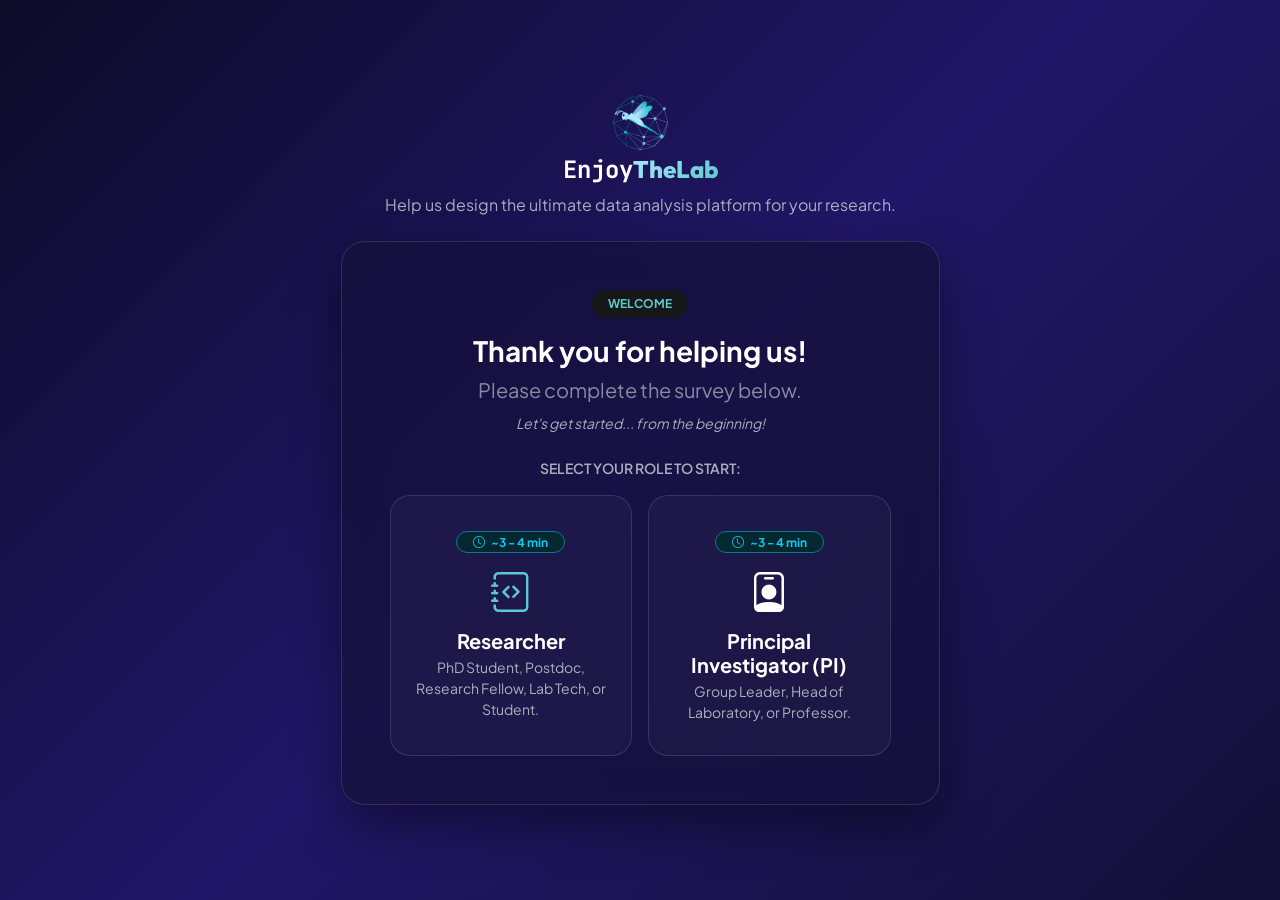
==== commit 3652ff6c: "New version" ====
--- a/survey/survey.html
+++ b/survey/survey.html
@@ -7,9 +7,7 @@
     <title>EnjoyTheLab — Research & PI Survey</title>
 
     <!-- Google Fonts & Bootstrap -->
-    <link rel="preconnect" href="https://fonts.googleapis.com">
-    <link rel="preconnect" href="https://fonts.gstatic.com" crossorigin>
-    <link href="https://fonts.googleapis.com/css2?family=Plus+Jakarta+Sans:wght@300;400;500;600;700;800&family=Outfit:wght@600;700;800&family=JetBrains+Mono:wght@600;700&family=Inter:wght@400;500;600&display=swap" rel="stylesheet">
+    <link href="../fonts/fonts.css" rel="stylesheet">
     <link href="https://cdn.jsdelivr.net/npm/bootstrap@5.3.2/dist/css/bootstrap.min.css" rel="stylesheet">
     <link rel="stylesheet" href="https://cdn.jsdelivr.net/npm/bootstrap-icons@1.11.3/font/bootstrap-icons.min.css">
 
@@ -273,6 +271,8 @@
             border-radius: 16px;
             padding: 18px 20px;
         }
+        .text-brand-enjoy { color: var(--brand-enjoy); }
+        .card-privacy-notice a { color: var(--brand-enjoy); }
         .card-privacy-notice {
             background: rgba(255, 255, 255, 0.03);
             border: 1px dashed rgba(255, 255, 255, 0.2);
@@ -1141,8 +1141,8 @@
                                 <div class="d-flex align-items-center gap-3">
                                     <i class="bi bi-shield-check text-brand-enjoy fs-3"></i>
                                     <div class="small text-muted">
-                                        <strong class="text-white d-block">100% Anonymous Data Analysis</strong>
-                                        Your survey responses are analyzed anonymously. Institutional information is used strictly to group insights by research center.
+                                        <strong class="text-white d-block">How we use your answers</strong>
+                                        Your answers are analysed and reported only in aggregate, grouped by institution, and never published in a way that identifies you. Name and email are optional: leave them empty to stay anonymous, or fill them in to hear about our launch. By submitting, you consent to this use. You can ask us to delete your data at any time. Read our <a href="../privacy.html" target="_blank" rel="noopener" class="text-brand-enjoy">Privacy Notice</a>.
                                     </div>
                                 </div>
                             </div>
--- a/fonts/fonts.css
+++ b/fonts/fonts.css
@@ -0,0 +1,424 @@
+/* Self-hosted Google Fonts (SIL Open Font License 1.1). Generated from fonts.googleapis.com; subsets: latin, latin-ext, greek. */
+/* Inter greek */
+@font-face {
+  font-family: 'Inter';
+  font-style: normal;
+  font-weight: 300;
+  font-display: swap;
+  src: url(inter-greek-0.woff2) format('woff2');
+  unicode-range: U+0370-0377, U+037A-037F, U+0384-038A, U+038C, U+038E-03A1, U+03A3-03FF;
+}
+/* Inter latin-ext */
+@font-face {
+  font-family: 'Inter';
+  font-style: normal;
+  font-weight: 300;
+  font-display: swap;
+  src: url(inter-latin-ext-1.woff2) format('woff2');
+  unicode-range: U+0100-02BA, U+02BD-02C5, U+02C7-02CC, U+02CE-02D7, U+02DD-02FF, U+0304, U+0308, U+0329, U+1D00-1DBF, U+1E00-1E9F, U+1EF2-1EFF, U+2020, U+20A0-20AB, U+20AD-20C4, U+2113, U+2C60-2C7F, U+A720-A7FF;
+}
+/* Inter latin */
+@font-face {
+  font-family: 'Inter';
+  font-style: normal;
+  font-weight: 300;
+  font-display: swap;
+  src: url(inter-latin-2.woff2) format('woff2');
+  unicode-range: U+0000-00FF, U+0131, U+0152-0153, U+02BB-02BC, U+02C6, U+02DA, U+02DC, U+0304, U+0308, U+0329, U+2000-206F, U+20AC, U+2122, U+2191, U+2193, U+2212, U+2215, U+FEFF, U+FFFD;
+}
+/* Inter greek */
+@font-face {
+  font-family: 'Inter';
+  font-style: normal;
+  font-weight: 400;
+  font-display: swap;
+  src: url(inter-greek-0.woff2) format('woff2');
+  unicode-range: U+0370-0377, U+037A-037F, U+0384-038A, U+038C, U+038E-03A1, U+03A3-03FF;
+}
+/* Inter latin-ext */
+@font-face {
+  font-family: 'Inter';
+  font-style: normal;
+  font-weight: 400;
+  font-display: swap;
+  src: url(inter-latin-ext-1.woff2) format('woff2');
+  unicode-range: U+0100-02BA, U+02BD-02C5, U+02C7-02CC, U+02CE-02D7, U+02DD-02FF, U+0304, U+0308, U+0329, U+1D00-1DBF, U+1E00-1E9F, U+1EF2-1EFF, U+2020, U+20A0-20AB, U+20AD-20C4, U+2113, U+2C60-2C7F, U+A720-A7FF;
+}
+/* Inter latin */
+@font-face {
+  font-family: 'Inter';
+  font-style: normal;
+  font-weight: 400;
+  font-display: swap;
+  src: url(inter-latin-2.woff2) format('woff2');
+  unicode-range: U+0000-00FF, U+0131, U+0152-0153, U+02BB-02BC, U+02C6, U+02DA, U+02DC, U+0304, U+0308, U+0329, U+2000-206F, U+20AC, U+2122, U+2191, U+2193, U+2212, U+2215, U+FEFF, U+FFFD;
+}
+/* Inter greek */
+@font-face {
+  font-family: 'Inter';
+  font-style: normal;
+  font-weight: 500;
+  font-display: swap;
+  src: url(inter-greek-0.woff2) format('woff2');
+  unicode-range: U+0370-0377, U+037A-037F, U+0384-038A, U+038C, U+038E-03A1, U+03A3-03FF;
+}
+/* Inter latin-ext */
+@font-face {
+  font-family: 'Inter';
+  font-style: normal;
+  font-weight: 500;
+  font-display: swap;
+  src: url(inter-latin-ext-1.woff2) format('woff2');
+  unicode-range: U+0100-02BA, U+02BD-02C5, U+02C7-02CC, U+02CE-02D7, U+02DD-02FF, U+0304, U+0308, U+0329, U+1D00-1DBF, U+1E00-1E9F, U+1EF2-1EFF, U+2020, U+20A0-20AB, U+20AD-20C4, U+2113, U+2C60-2C7F, U+A720-A7FF;
+}
+/* Inter latin */
+@font-face {
+  font-family: 'Inter';
+  font-style: normal;
+  font-weight: 500;
+  font-display: swap;
+  src: url(inter-latin-2.woff2) format('woff2');
+  unicode-range: U+0000-00FF, U+0131, U+0152-0153, U+02BB-02BC, U+02C6, U+02DA, U+02DC, U+0304, U+0308, U+0329, U+2000-206F, U+20AC, U+2122, U+2191, U+2193, U+2212, U+2215, U+FEFF, U+FFFD;
+}
+/* Inter greek */
+@font-face {
+  font-family: 'Inter';
+  font-style: normal;
+  font-weight: 600;
+  font-display: swap;
+  src: url(inter-greek-0.woff2) format('woff2');
+  unicode-range: U+0370-0377, U+037A-037F, U+0384-038A, U+038C, U+038E-03A1, U+03A3-03FF;
+}
+/* Inter latin-ext */
+@font-face {
+  font-family: 'Inter';
+  font-style: normal;
+  font-weight: 600;
+  font-display: swap;
+  src: url(inter-latin-ext-1.woff2) format('woff2');
+  unicode-range: U+0100-02BA, U+02BD-02C5, U+02C7-02CC, U+02CE-02D7, U+02DD-02FF, U+0304, U+0308, U+0329, U+1D00-1DBF, U+1E00-1E9F, U+1EF2-1EFF, U+2020, U+20A0-20AB, U+20AD-20C4, U+2113, U+2C60-2C7F, U+A720-A7FF;
+}
+/* Inter latin */
+@font-face {
+  font-family: 'Inter';
+  font-style: normal;
+  font-weight: 600;
+  font-display: swap;
+  src: url(inter-latin-2.woff2) format('woff2');
+  unicode-range: U+0000-00FF, U+0131, U+0152-0153, U+02BB-02BC, U+02C6, U+02DA, U+02DC, U+0304, U+0308, U+0329, U+2000-206F, U+20AC, U+2122, U+2191, U+2193, U+2212, U+2215, U+FEFF, U+FFFD;
+}
+/* Inter greek */
+@font-face {
+  font-family: 'Inter';
+  font-style: normal;
+  font-weight: 700;
+  font-display: swap;
+  src: url(inter-greek-0.woff2) format('woff2');
+  unicode-range: U+0370-0377, U+037A-037F, U+0384-038A, U+038C, U+038E-03A1, U+03A3-03FF;
+}
+/* Inter latin-ext */
+@font-face {
+  font-family: 'Inter';
+  font-style: normal;
+  font-weight: 700;
+  font-display: swap;
+  src: url(inter-latin-ext-1.woff2) format('woff2');
+  unicode-range: U+0100-02BA, U+02BD-02C5, U+02C7-02CC, U+02CE-02D7, U+02DD-02FF, U+0304, U+0308, U+0329, U+1D00-1DBF, U+1E00-1E9F, U+1EF2-1EFF, U+2020, U+20A0-20AB, U+20AD-20C4, U+2113, U+2C60-2C7F, U+A720-A7FF;
+}
+/* Inter latin */
+@font-face {
+  font-family: 'Inter';
+  font-style: normal;
+  font-weight: 700;
+  font-display: swap;
+  src: url(inter-latin-2.woff2) format('woff2');
+  unicode-range: U+0000-00FF, U+0131, U+0152-0153, U+02BB-02BC, U+02C6, U+02DA, U+02DC, U+0304, U+0308, U+0329, U+2000-206F, U+20AC, U+2122, U+2191, U+2193, U+2212, U+2215, U+FEFF, U+FFFD;
+}
+/* JetBrains Mono greek */
+@font-face {
+  font-family: 'JetBrains Mono';
+  font-style: normal;
+  font-weight: 400;
+  font-display: swap;
+  src: url(jetbrains-mono-greek-3.woff2) format('woff2');
+  unicode-range: U+0370-0377, U+037A-037F, U+0384-038A, U+038C, U+038E-03A1, U+03A3-03FF;
+}
+/* JetBrains Mono latin-ext */
+@font-face {
+  font-family: 'JetBrains Mono';
+  font-style: normal;
+  font-weight: 400;
+  font-display: swap;
+  src: url(jetbrains-mono-latin-ext-4.woff2) format('woff2');
+  unicode-range: U+0100-02BA, U+02BD-02C5, U+02C7-02CC, U+02CE-02D7, U+02DD-02FF, U+0304, U+0308, U+0329, U+1D00-1DBF, U+1E00-1E9F, U+1EF2-1EFF, U+2020, U+20A0-20AB, U+20AD-20C4, U+2113, U+2C60-2C7F, U+A720-A7FF;
+}
+/* JetBrains Mono latin */
+@font-face {
+  font-family: 'JetBrains Mono';
+  font-style: normal;
+  font-weight: 400;
+  font-display: swap;
+  src: url(jetbrains-mono-latin-5.woff2) format('woff2');
+  unicode-range: U+0000-00FF, U+0131, U+0152-0153, U+02BB-02BC, U+02C6, U+02DA, U+02DC, U+0304, U+0308, U+0329, U+2000-206F, U+20AC, U+2122, U+2191, U+2193, U+2212, U+2215, U+FEFF, U+FFFD;
+}
+/* JetBrains Mono greek */
+@font-face {
+  font-family: 'JetBrains Mono';
+  font-style: normal;
+  font-weight: 500;
+  font-display: swap;
+  src: url(jetbrains-mono-greek-3.woff2) format('woff2');
+  unicode-range: U+0370-0377, U+037A-037F, U+0384-038A, U+038C, U+038E-03A1, U+03A3-03FF;
+}
+/* JetBrains Mono latin-ext */
+@font-face {
+  font-family: 'JetBrains Mono';
+  font-style: normal;
+  font-weight: 500;
+  font-display: swap;
+  src: url(jetbrains-mono-latin-ext-4.woff2) format('woff2');
+  unicode-range: U+0100-02BA, U+02BD-02C5, U+02C7-02CC, U+02CE-02D7, U+02DD-02FF, U+0304, U+0308, U+0329, U+1D00-1DBF, U+1E00-1E9F, U+1EF2-1EFF, U+2020, U+20A0-20AB, U+20AD-20C4, U+2113, U+2C60-2C7F, U+A720-A7FF;
+}
+/* JetBrains Mono latin */
+@font-face {
+  font-family: 'JetBrains Mono';
+  font-style: normal;
+  font-weight: 500;
+  font-display: swap;
+  src: url(jetbrains-mono-latin-5.woff2) format('woff2');
+  unicode-range: U+0000-00FF, U+0131, U+0152-0153, U+02BB-02BC, U+02C6, U+02DA, U+02DC, U+0304, U+0308, U+0329, U+2000-206F, U+20AC, U+2122, U+2191, U+2193, U+2212, U+2215, U+FEFF, U+FFFD;
+}
+/* JetBrains Mono greek */
+@font-face {
+  font-family: 'JetBrains Mono';
+  font-style: normal;
+  font-weight: 600;
+  font-display: swap;
+  src: url(jetbrains-mono-greek-3.woff2) format('woff2');
+  unicode-range: U+0370-0377, U+037A-037F, U+0384-038A, U+038C, U+038E-03A1, U+03A3-03FF;
+}
+/* JetBrains Mono latin-ext */
+@font-face {
+  font-family: 'JetBrains Mono';
+  font-style: normal;
+  font-weight: 600;
+  font-display: swap;
+  src: url(jetbrains-mono-latin-ext-4.woff2) format('woff2');
+  unicode-range: U+0100-02BA, U+02BD-02C5, U+02C7-02CC, U+02CE-02D7, U+02DD-02FF, U+0304, U+0308, U+0329, U+1D00-1DBF, U+1E00-1E9F, U+1EF2-1EFF, U+2020, U+20A0-20AB, U+20AD-20C4, U+2113, U+2C60-2C7F, U+A720-A7FF;
+}
+/* JetBrains Mono latin */
+@font-face {
+  font-family: 'JetBrains Mono';
+  font-style: normal;
+  font-weight: 600;
+  font-display: swap;
+  src: url(jetbrains-mono-latin-5.woff2) format('woff2');
+  unicode-range: U+0000-00FF, U+0131, U+0152-0153, U+02BB-02BC, U+02C6, U+02DA, U+02DC, U+0304, U+0308, U+0329, U+2000-206F, U+20AC, U+2122, U+2191, U+2193, U+2212, U+2215, U+FEFF, U+FFFD;
+}
+/* JetBrains Mono greek */
+@font-face {
+  font-family: 'JetBrains Mono';
+  font-style: normal;
+  font-weight: 700;
+  font-display: swap;
+  src: url(jetbrains-mono-greek-3.woff2) format('woff2');
+  unicode-range: U+0370-0377, U+037A-037F, U+0384-038A, U+038C, U+038E-03A1, U+03A3-03FF;
+}
+/* JetBrains Mono latin-ext */
+@font-face {
+  font-family: 'JetBrains Mono';
+  font-style: normal;
+  font-weight: 700;
+  font-display: swap;
+  src: url(jetbrains-mono-latin-ext-4.woff2) format('woff2');
+  unicode-range: U+0100-02BA, U+02BD-02C5, U+02C7-02CC, U+02CE-02D7, U+02DD-02FF, U+0304, U+0308, U+0329, U+1D00-1DBF, U+1E00-1E9F, U+1EF2-1EFF, U+2020, U+20A0-20AB, U+20AD-20C4, U+2113, U+2C60-2C7F, U+A720-A7FF;
+}
+/* JetBrains Mono latin */
+@font-face {
+  font-family: 'JetBrains Mono';
+  font-style: normal;
+  font-weight: 700;
+  font-display: swap;
+  src: url(jetbrains-mono-latin-5.woff2) format('woff2');
+  unicode-range: U+0000-00FF, U+0131, U+0152-0153, U+02BB-02BC, U+02C6, U+02DA, U+02DC, U+0304, U+0308, U+0329, U+2000-206F, U+20AC, U+2122, U+2191, U+2193, U+2212, U+2215, U+FEFF, U+FFFD;
+}
+/* Outfit latin-ext */
+@font-face {
+  font-family: 'Outfit';
+  font-style: normal;
+  font-weight: 600;
+  font-display: swap;
+  src: url(outfit-latin-ext-6.woff2) format('woff2');
+  unicode-range: U+0100-02BA, U+02BD-02C5, U+02C7-02CC, U+02CE-02D7, U+02DD-02FF, U+0304, U+0308, U+0329, U+1D00-1DBF, U+1E00-1E9F, U+1EF2-1EFF, U+2020, U+20A0-20AB, U+20AD-20C4, U+2113, U+2C60-2C7F, U+A720-A7FF;
+}
+/* Outfit latin */
+@font-face {
+  font-family: 'Outfit';
+  font-style: normal;
+  font-weight: 600;
+  font-display: swap;
+  src: url(outfit-latin-7.woff2) format('woff2');
+  unicode-range: U+0000-00FF, U+0131, U+0152-0153, U+02BB-02BC, U+02C6, U+02DA, U+02DC, U+0304, U+0308, U+0329, U+2000-206F, U+20AC, U+2122, U+2191, U+2193, U+2212, U+2215, U+FEFF, U+FFFD;
+}
+/* Outfit latin-ext */
+@font-face {
+  font-family: 'Outfit';
+  font-style: normal;
+  font-weight: 700;
+  font-display: swap;
+  src: url(outfit-latin-ext-6.woff2) format('woff2');
+  unicode-range: U+0100-02BA, U+02BD-02C5, U+02C7-02CC, U+02CE-02D7, U+02DD-02FF, U+0304, U+0308, U+0329, U+1D00-1DBF, U+1E00-1E9F, U+1EF2-1EFF, U+2020, U+20A0-20AB, U+20AD-20C4, U+2113, U+2C60-2C7F, U+A720-A7FF;
+}
+/* Outfit latin */
+@font-face {
+  font-family: 'Outfit';
+  font-style: normal;
+  font-weight: 700;
+  font-display: swap;
+  src: url(outfit-latin-7.woff2) format('woff2');
+  unicode-range: U+0000-00FF, U+0131, U+0152-0153, U+02BB-02BC, U+02C6, U+02DA, U+02DC, U+0304, U+0308, U+0329, U+2000-206F, U+20AC, U+2122, U+2191, U+2193, U+2212, U+2215, U+FEFF, U+FFFD;
+}
+/* Outfit latin-ext */
+@font-face {
+  font-family: 'Outfit';
+  font-style: normal;
+  font-weight: 800;
+  font-display: swap;
+  src: url(outfit-latin-ext-6.woff2) format('woff2');
+  unicode-range: U+0100-02BA, U+02BD-02C5, U+02C7-02CC, U+02CE-02D7, U+02DD-02FF, U+0304, U+0308, U+0329, U+1D00-1DBF, U+1E00-1E9F, U+1EF2-1EFF, U+2020, U+20A0-20AB, U+20AD-20C4, U+2113, U+2C60-2C7F, U+A720-A7FF;
+}
+/* Outfit latin */
+@font-face {
+  font-family: 'Outfit';
+  font-style: normal;
+  font-weight: 800;
+  font-display: swap;
+  src: url(outfit-latin-7.woff2) format('woff2');
+  unicode-range: U+0000-00FF, U+0131, U+0152-0153, U+02BB-02BC, U+02C6, U+02DA, U+02DC, U+0304, U+0308, U+0329, U+2000-206F, U+20AC, U+2122, U+2191, U+2193, U+2212, U+2215, U+FEFF, U+FFFD;
+}
+/* Outfit latin-ext */
+@font-face {
+  font-family: 'Outfit';
+  font-style: normal;
+  font-weight: 900;
+  font-display: swap;
+  src: url(outfit-latin-ext-6.woff2) format('woff2');
+  unicode-range: U+0100-02BA, U+02BD-02C5, U+02C7-02CC, U+02CE-02D7, U+02DD-02FF, U+0304, U+0308, U+0329, U+1D00-1DBF, U+1E00-1E9F, U+1EF2-1EFF, U+2020, U+20A0-20AB, U+20AD-20C4, U+2113, U+2C60-2C7F, U+A720-A7FF;
+}
+/* Outfit latin */
+@font-face {
+  font-family: 'Outfit';
+  font-style: normal;
+  font-weight: 900;
+  font-display: swap;
+  src: url(outfit-latin-7.woff2) format('woff2');
+  unicode-range: U+0000-00FF, U+0131, U+0152-0153, U+02BB-02BC, U+02C6, U+02DA, U+02DC, U+0304, U+0308, U+0329, U+2000-206F, U+20AC, U+2122, U+2191, U+2193, U+2212, U+2215, U+FEFF, U+FFFD;
+}
+/* Plus Jakarta Sans latin-ext */
+@font-face {
+  font-family: 'Plus Jakarta Sans';
+  font-style: normal;
+  font-weight: 300;
+  font-display: swap;
+  src: url(plus-jakarta-sans-latin-ext-8.woff2) format('woff2');
+  unicode-range: U+0100-02BA, U+02BD-02C5, U+02C7-02CC, U+02CE-02D7, U+02DD-02FF, U+0304, U+0308, U+0329, U+1D00-1DBF, U+1E00-1E9F, U+1EF2-1EFF, U+2020, U+20A0-20AB, U+20AD-20C4, U+2113, U+2C60-2C7F, U+A720-A7FF;
+}
+/* Plus Jakarta Sans latin */
+@font-face {
+  font-family: 'Plus Jakarta Sans';
+  font-style: normal;
+  font-weight: 300;
+  font-display: swap;
+  src: url(plus-jakarta-sans-latin-9.woff2) format('woff2');
+  unicode-range: U+0000-00FF, U+0131, U+0152-0153, U+02BB-02BC, U+02C6, U+02DA, U+02DC, U+0304, U+0308, U+0329, U+2000-206F, U+20AC, U+2122, U+2191, U+2193, U+2212, U+2215, U+FEFF, U+FFFD;
+}
+/* Plus Jakarta Sans latin-ext */
+@font-face {
+  font-family: 'Plus Jakarta Sans';
+  font-style: normal;
+  font-weight: 400;
+  font-display: swap;
+  src: url(plus-jakarta-sans-latin-ext-8.woff2) format('woff2');
+  unicode-range: U+0100-02BA, U+02BD-02C5, U+02C7-02CC, U+02CE-02D7, U+02DD-02FF, U+0304, U+0308, U+0329, U+1D00-1DBF, U+1E00-1E9F, U+1EF2-1EFF, U+2020, U+20A0-20AB, U+20AD-20C4, U+2113, U+2C60-2C7F, U+A720-A7FF;
+}
+/* Plus Jakarta Sans latin */
+@font-face {
+  font-family: 'Plus Jakarta Sans';
+  font-style: normal;
+  font-weight: 400;
+  font-display: swap;
+  src: url(plus-jakarta-sans-latin-9.woff2) format('woff2');
+  unicode-range: U+0000-00FF, U+0131, U+0152-0153, U+02BB-02BC, U+02C6, U+02DA, U+02DC, U+0304, U+0308, U+0329, U+2000-206F, U+20AC, U+2122, U+2191, U+2193, U+2212, U+2215, U+FEFF, U+FFFD;
+}
+/* Plus Jakarta Sans latin-ext */
+@font-face {
+  font-family: 'Plus Jakarta Sans';
+  font-style: normal;
+  font-weight: 500;
+  font-display: swap;
+  src: url(plus-jakarta-sans-latin-ext-8.woff2) format('woff2');
+  unicode-range: U+0100-02BA, U+02BD-02C5, U+02C7-02CC, U+02CE-02D7, U+02DD-02FF, U+0304, U+0308, U+0329, U+1D00-1DBF, U+1E00-1E9F, U+1EF2-1EFF, U+2020, U+20A0-20AB, U+20AD-20C4, U+2113, U+2C60-2C7F, U+A720-A7FF;
+}
+/* Plus Jakarta Sans latin */
+@font-face {
+  font-family: 'Plus Jakarta Sans';
+  font-style: normal;
+  font-weight: 500;
+  font-display: swap;
+  src: url(plus-jakarta-sans-latin-9.woff2) format('woff2');
+  unicode-range: U+0000-00FF, U+0131, U+0152-0153, U+02BB-02BC, U+02C6, U+02DA, U+02DC, U+0304, U+0308, U+0329, U+2000-206F, U+20AC, U+2122, U+2191, U+2193, U+2212, U+2215, U+FEFF, U+FFFD;
+}
+/* Plus Jakarta Sans latin-ext */
+@font-face {
+  font-family: 'Plus Jakarta Sans';
+  font-style: normal;
+  font-weight: 600;
+  font-display: swap;
+  src: url(plus-jakarta-sans-latin-ext-8.woff2) format('woff2');
+  unicode-range: U+0100-02BA, U+02BD-02C5, U+02C7-02CC, U+02CE-02D7, U+02DD-02FF, U+0304, U+0308, U+0329, U+1D00-1DBF, U+1E00-1E9F, U+1EF2-1EFF, U+2020, U+20A0-20AB, U+20AD-20C4, U+2113, U+2C60-2C7F, U+A720-A7FF;
+}
+/* Plus Jakarta Sans latin */
+@font-face {
+  font-family: 'Plus Jakarta Sans';
+  font-style: normal;
+  font-weight: 600;
+  font-display: swap;
+  src: url(plus-jakarta-sans-latin-9.woff2) format('woff2');
+  unicode-range: U+0000-00FF, U+0131, U+0152-0153, U+02BB-02BC, U+02C6, U+02DA, U+02DC, U+0304, U+0308, U+0329, U+2000-206F, U+20AC, U+2122, U+2191, U+2193, U+2212, U+2215, U+FEFF, U+FFFD;
+}
+/* Plus Jakarta Sans latin-ext */
+@font-face {
+  font-family: 'Plus Jakarta Sans';
+  font-style: normal;
+  font-weight: 700;
+  font-display: swap;
+  src: url(plus-jakarta-sans-latin-ext-8.woff2) format('woff2');
+  unicode-range: U+0100-02BA, U+02BD-02C5, U+02C7-02CC, U+02CE-02D7, U+02DD-02FF, U+0304, U+0308, U+0329, U+1D00-1DBF, U+1E00-1E9F, U+1EF2-1EFF, U+2020, U+20A0-20AB, U+20AD-20C4, U+2113, U+2C60-2C7F, U+A720-A7FF;
+}
+/* Plus Jakarta Sans latin */
+@font-face {
+  font-family: 'Plus Jakarta Sans';
+  font-style: normal;
+  font-weight: 700;
+  font-display: swap;
+  src: url(plus-jakarta-sans-latin-9.woff2) format('woff2');
+  unicode-range: U+0000-00FF, U+0131, U+0152-0153, U+02BB-02BC, U+02C6, U+02DA, U+02DC, U+0304, U+0308, U+0329, U+2000-206F, U+20AC, U+2122, U+2191, U+2193, U+2212, U+2215, U+FEFF, U+FFFD;
+}
+/* Plus Jakarta Sans latin-ext */
+@font-face {
+  font-family: 'Plus Jakarta Sans';
+  font-style: normal;
+  font-weight: 800;
+  font-display: swap;
+  src: url(plus-jakarta-sans-latin-ext-8.woff2) format('woff2');
+  unicode-range: U+0100-02BA, U+02BD-02C5, U+02C7-02CC, U+02CE-02D7, U+02DD-02FF, U+0304, U+0308, U+0329, U+1D00-1DBF, U+1E00-1E9F, U+1EF2-1EFF, U+2020, U+20A0-20AB, U+20AD-20C4, U+2113, U+2C60-2C7F, U+A720-A7FF;
+}
+/* Plus Jakarta Sans latin */
+@font-face {
+  font-family: 'Plus Jakarta Sans';
+  font-style: normal;
+  font-weight: 800;
+  font-display: swap;
+  src: url(plus-jakarta-sans-latin-9.woff2) format('woff2');
+  unicode-range: U+0000-00FF, U+0131, U+0152-0153, U+02BB-02BC, U+02C6, U+02DA, U+02DC, U+0304, U+0308, U+0329, U+2000-206F, U+20AC, U+2122, U+2191, U+2193, U+2212, U+2215, U+FEFF, U+FFFD;
+}
